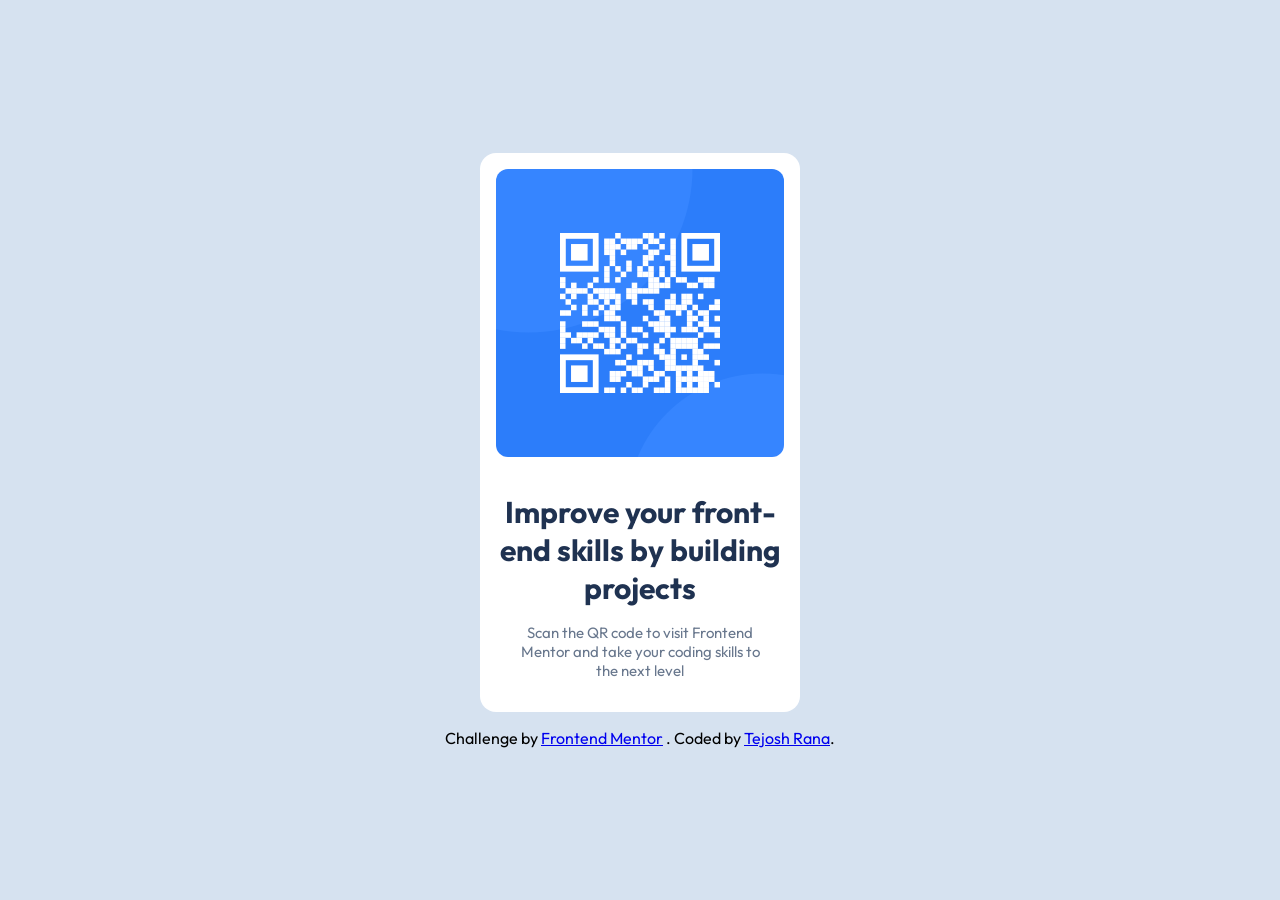
==== qr-code-component/index.html @ 8349527f "Add QR code component challenge" ====
<!doctype html>
<html lang="en">
  <head>
    <meta charset="UTF-8" />
    <meta name="viewport" content="width=device-width, initial-scale=1.0" />
    <link rel="stylesheet" href="styles.css" />
    <link rel="icon" type="image/png" sizes="32x32" href="./images/favicon-32x32.png" />
    <title>QR code component</title>
  </head>
  <body>
    <main>
      <div class="container">
        <img src="./images/image-qr-code.png" alt="QR code to Frontend Mentor" />
        <h1>Improve your front-end skills by building projects</h1>
        <p>Scan the QR code to visit Frontend Mentor and take your coding skills to the next level</p>
      </div>
    </main>
    <footer class="attribution">
      Challenge by
      <a href="https://www.frontendmentor.io?ref=challenge" target="_blank" rel="noopener noreferrer">Frontend Mentor</a>
      . Coded by <a href="https://github.com/TeaJosh" target="_blank" rel="noopener noreferrer">Tejosh Rana</a>.
    </footer>
  </body>
</html>
---- qr-code-component/styles.css ----
@import url('https://fonts.googleapis.com/css2?family=Outfit:wght@400;700&display=swap');

*,
*::before,
*::after {
  box-sizing: border-box;
  margin: 0;
  padding: 0;
}

body {
  height: 100vh;
  width: 100vw;
  display: flex;
  flex-direction: column;
  justify-content: center;
  align-items: center;
  font-family: "Outfit", sans-serif;
  background-color: hsl(212, 45%, 89%);
  padding: 16px;
}

h1 {
  color: hsl(218, 44%, 22%);
  font-weight: 700;
  margin-top: 32px;
} 

p {
  color: hsl(216, 15%, 48%);
  font-weight: 400;
  margin: 16px;
}

.container {  
  background-color: white;
  font-size: 15px;
  text-align: center;
  padding: 16px;
  border-radius: 16px;
  max-width: 320px;
} 

img {
  width: 100%;
  border-radius: 12px;
} 

.attribution {
  margin-top: 16px;
}
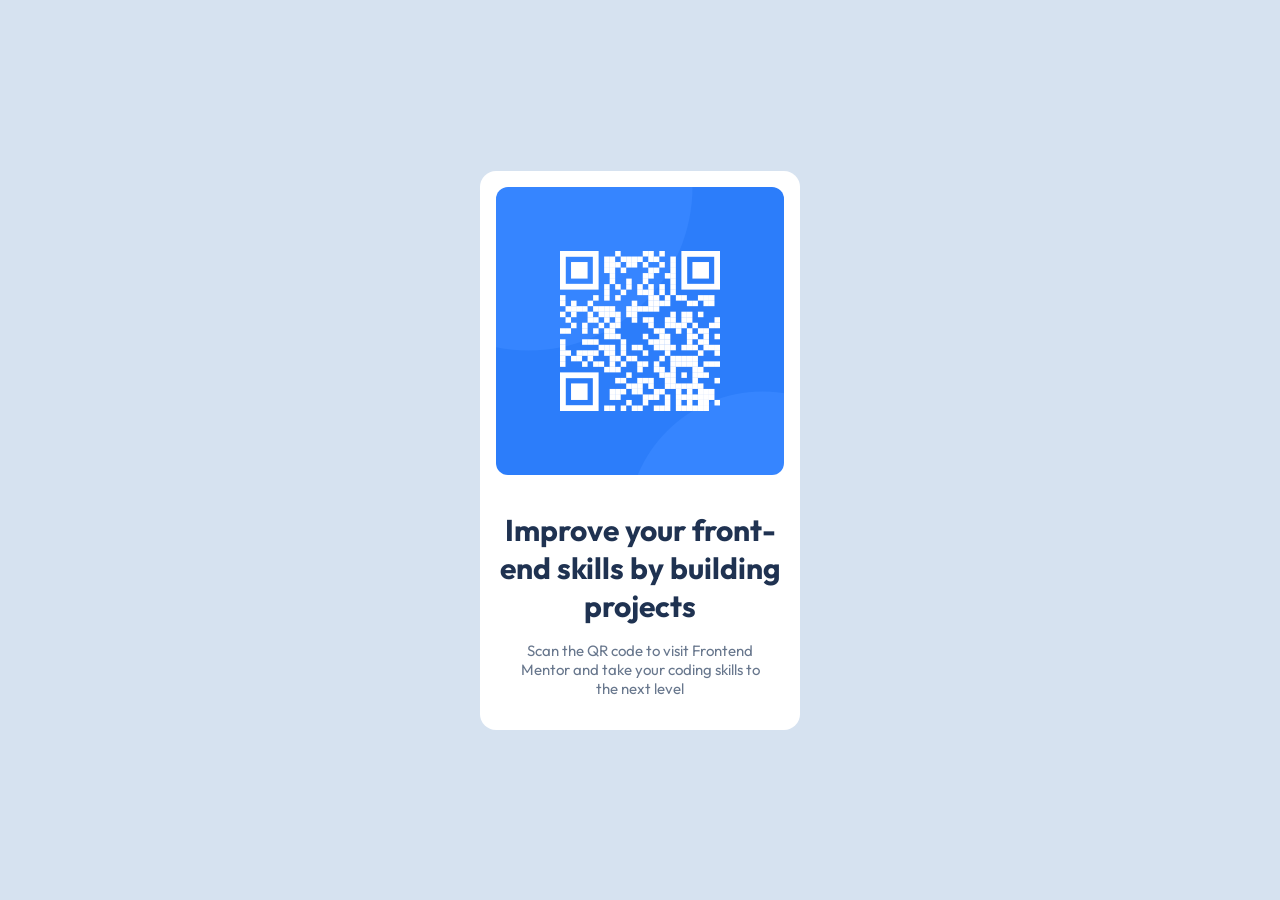
==== commit 4371333c: "Remove footer" ====
--- a/qr-code-component/index.html
+++ b/qr-code-component/index.html
@@ -15,10 +15,5 @@
         <p>Scan the QR code to visit Frontend Mentor and take your coding skills to the next level</p>
       </div>
     </main>
-    <footer class="attribution">
-      Challenge by
-      <a href="https://www.frontendmentor.io?ref=challenge" target="_blank" rel="noopener noreferrer">Frontend Mentor</a>
-      . Coded by <a href="https://github.com/TeaJosh" target="_blank" rel="noopener noreferrer">Tejosh Rana</a>.
-    </footer>
   </body>
 </html>
--- a/qr-code-component/styles.css
+++ b/qr-code-component/styles.css
@@ -45,7 +45,3 @@
   width: 100%;
   border-radius: 12px;
 } 
-
-.attribution {
-  margin-top: 16px;
-}
